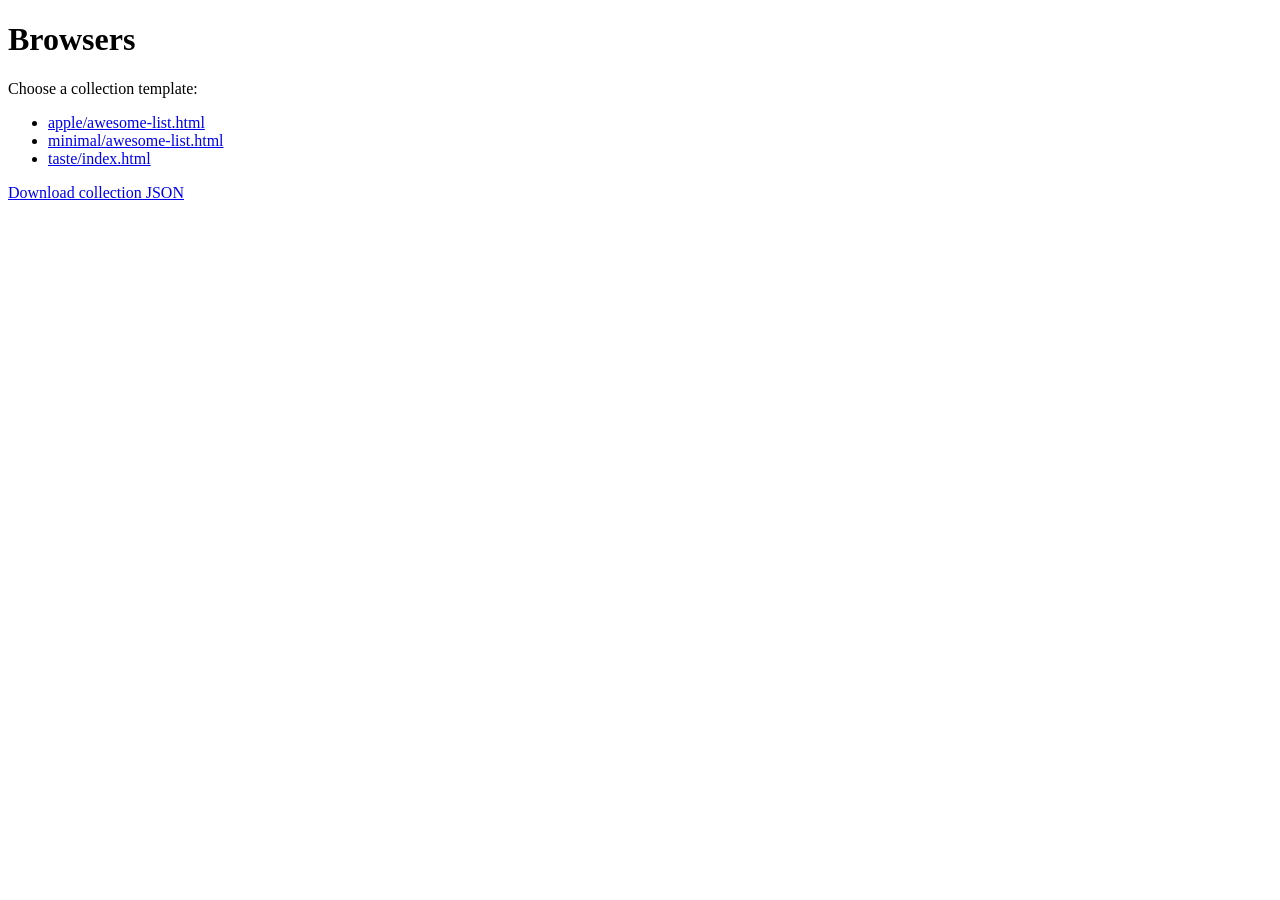
==== docs/index.html @ 712c1292 "Update awesome-ai-browsers Awesome List" ====
<!doctype html><html lang="en"><meta charset="utf-8"><meta name="viewport" content="width=device-width, initial-scale=1"><title>Browsers</title><main><h1>Browsers</h1><p>Choose a collection template:</p><ul><li><a href="templates/apple/awesome-list.html">apple/awesome-list.html</a></li>
<li><a href="templates/minimal/awesome-list.html">minimal/awesome-list.html</a></li>
<li><a href="templates/taste/index.html">taste/index.html</a></li></ul><p><a href="collection.json">Download collection JSON</a></p></main></html>
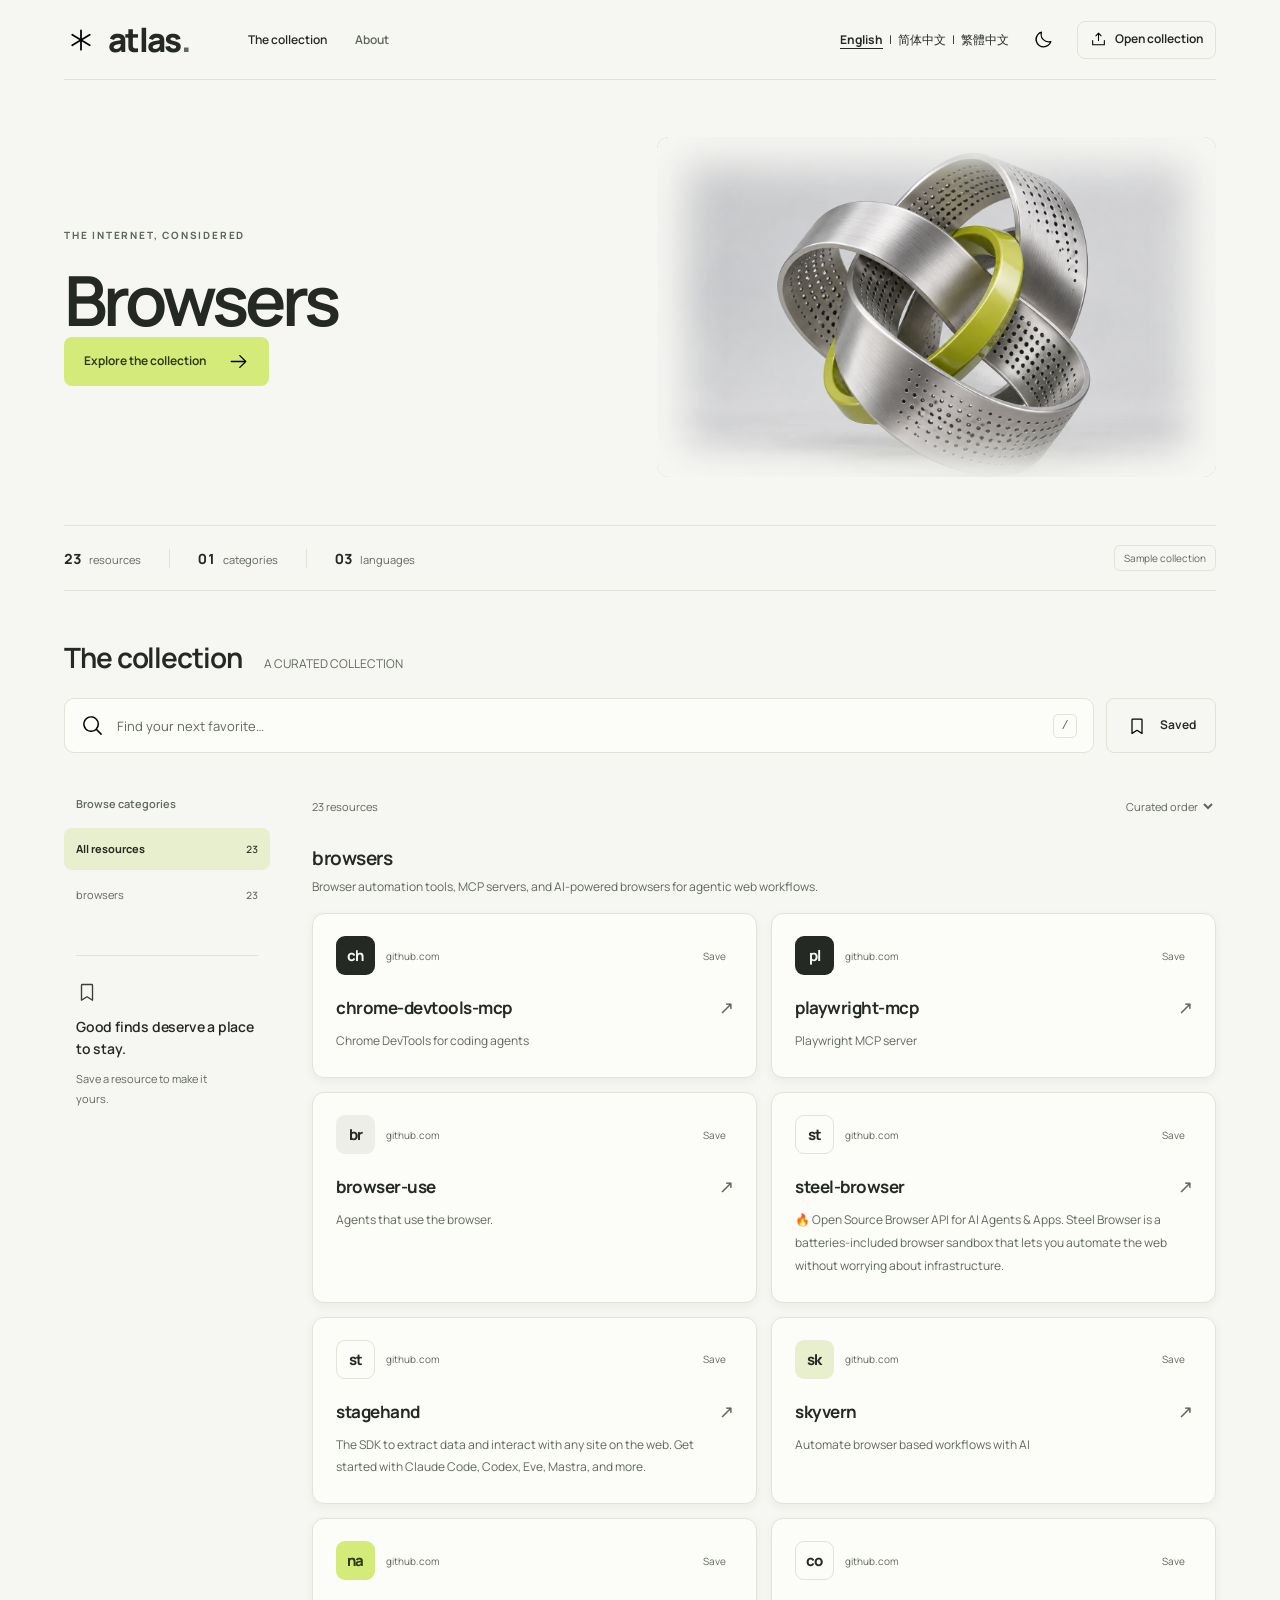
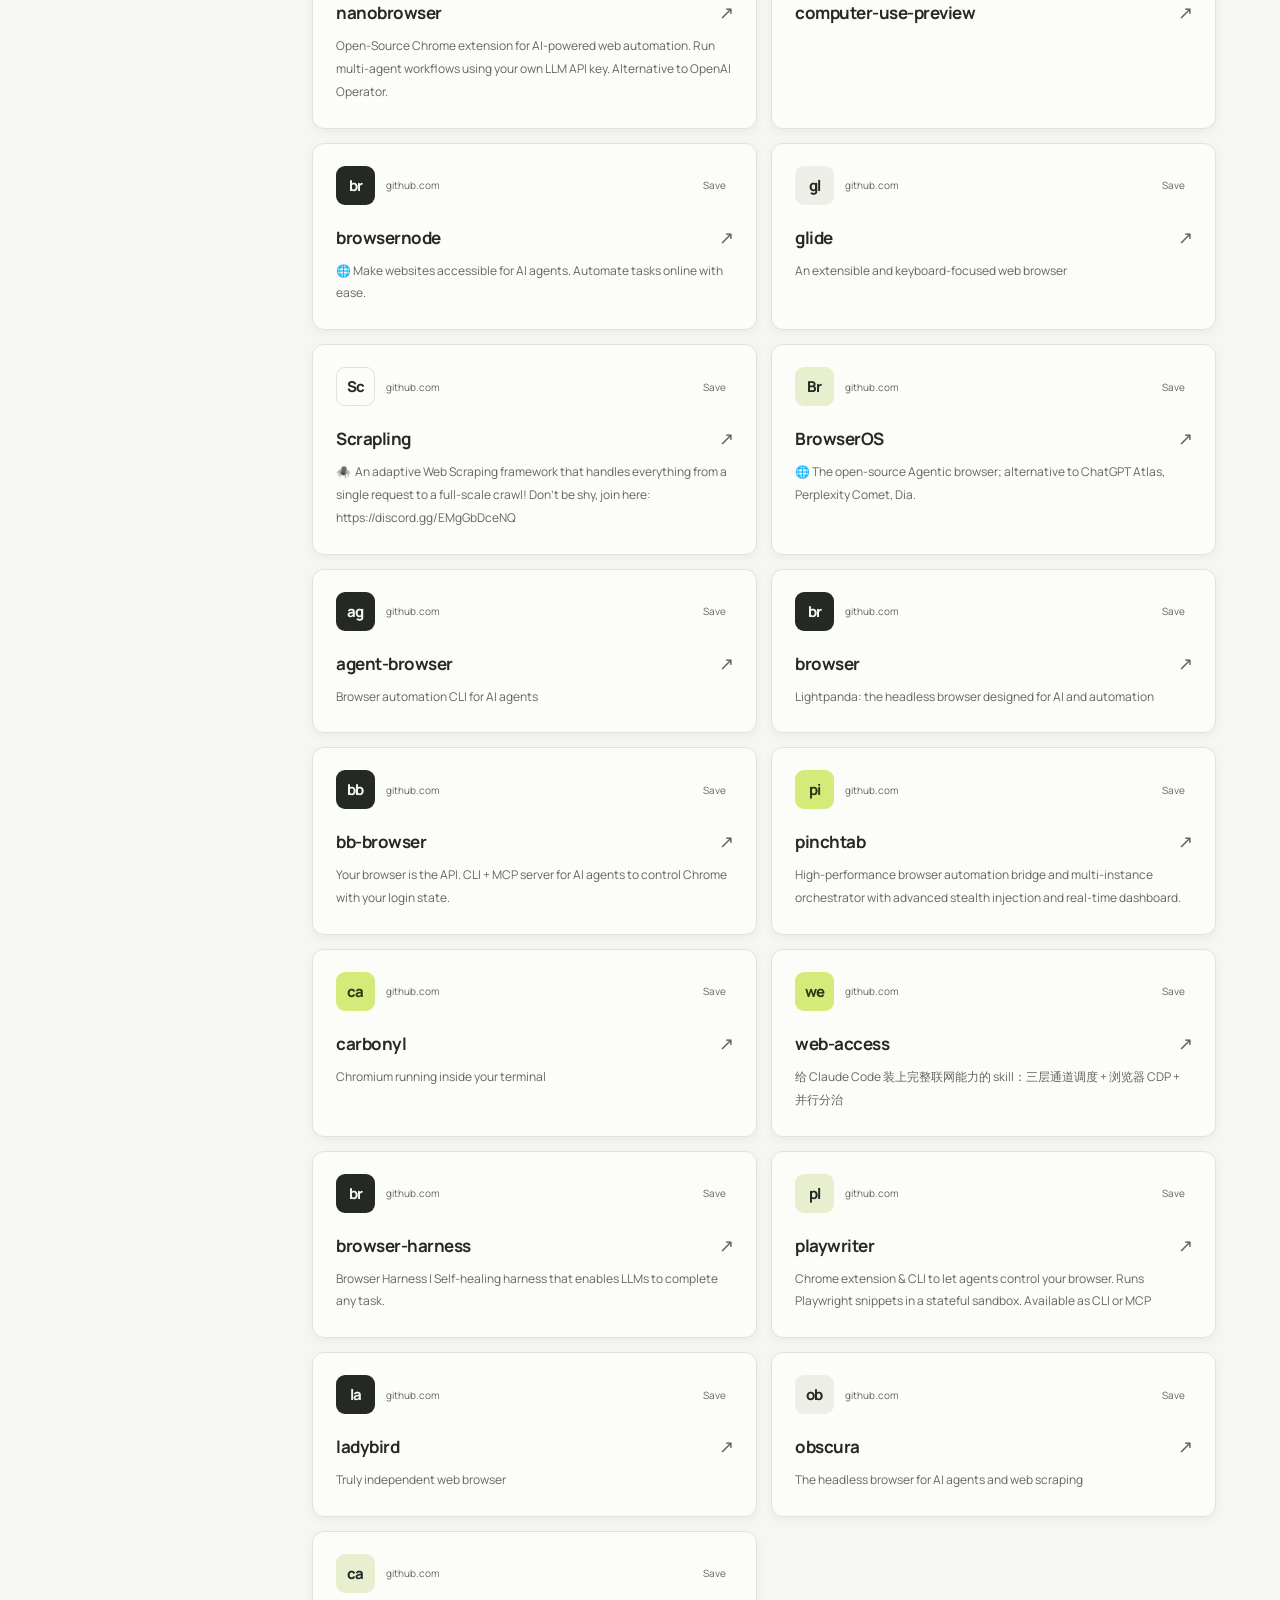
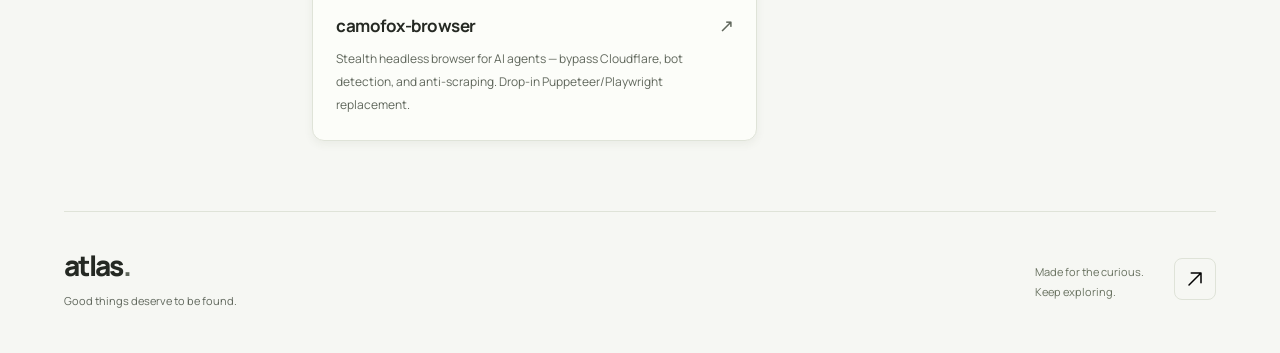
==== commit 0c385f36: "Update awesome-ai-browsers Awesome List" ====
--- a/docs/index.html
+++ b/docs/index.html
@@ -1,3 +1 @@
-<!doctype html><html lang="en"><meta charset="utf-8"><meta name="viewport" content="width=device-width, initial-scale=1"><title>Browsers</title><main><h1>Browsers</h1><p>Choose a collection template:</p><ul><li><a href="templates/apple/awesome-list.html">apple/awesome-list.html</a></li>
-<li><a href="templates/minimal/awesome-list.html">minimal/awesome-list.html</a></li>
-<li><a href="templates/taste/index.html">taste/index.html</a></li></ul><p><a href="collection.json">Download collection JSON</a></p></main></html>
+<!doctype html><html lang="en"><head><meta charset="utf-8"><meta name="viewport" content="width=device-width, initial-scale=1"><title>Browsers</title><script>location.replace("taste/index.html" + location.search + location.hash);</script><noscript><meta http-equiv="refresh" content="0;url=taste/index.html"></noscript></head><body><p><a href="taste/index.html">Open Browsers</a></p></body></html>
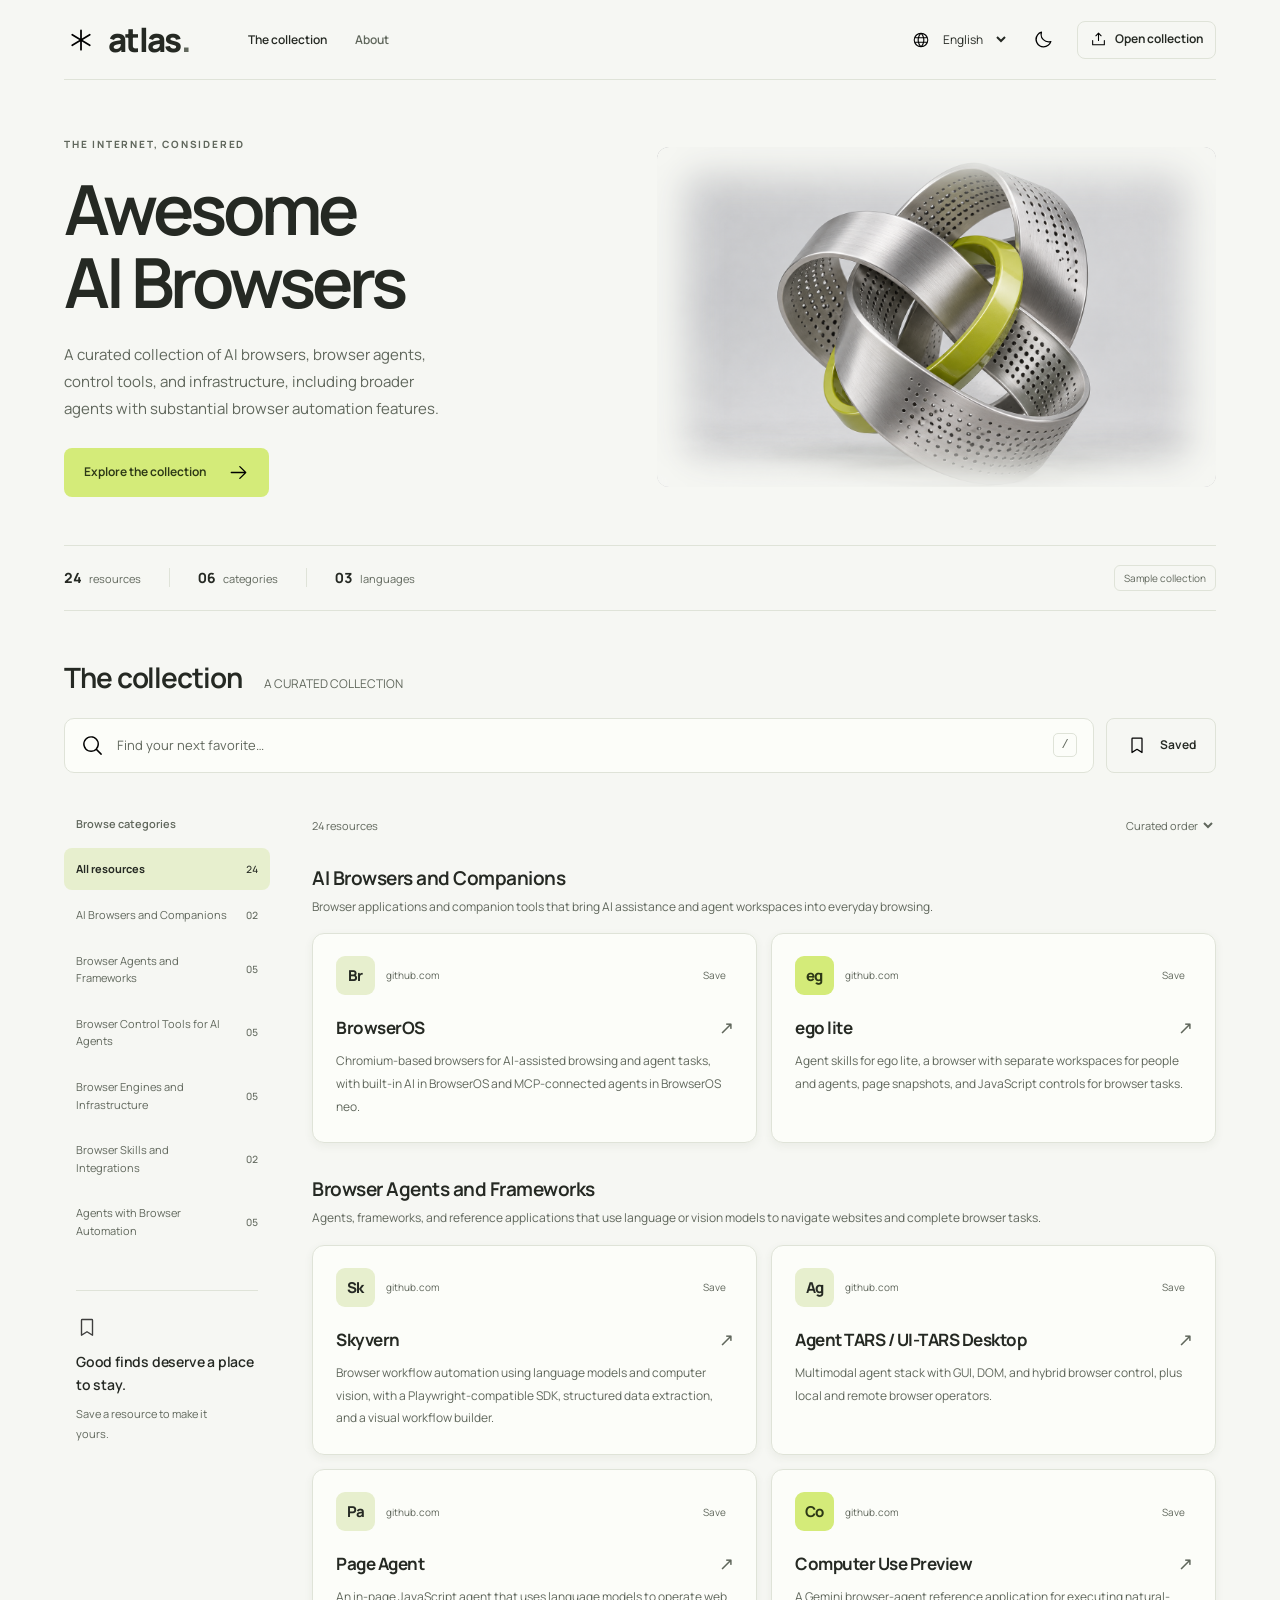
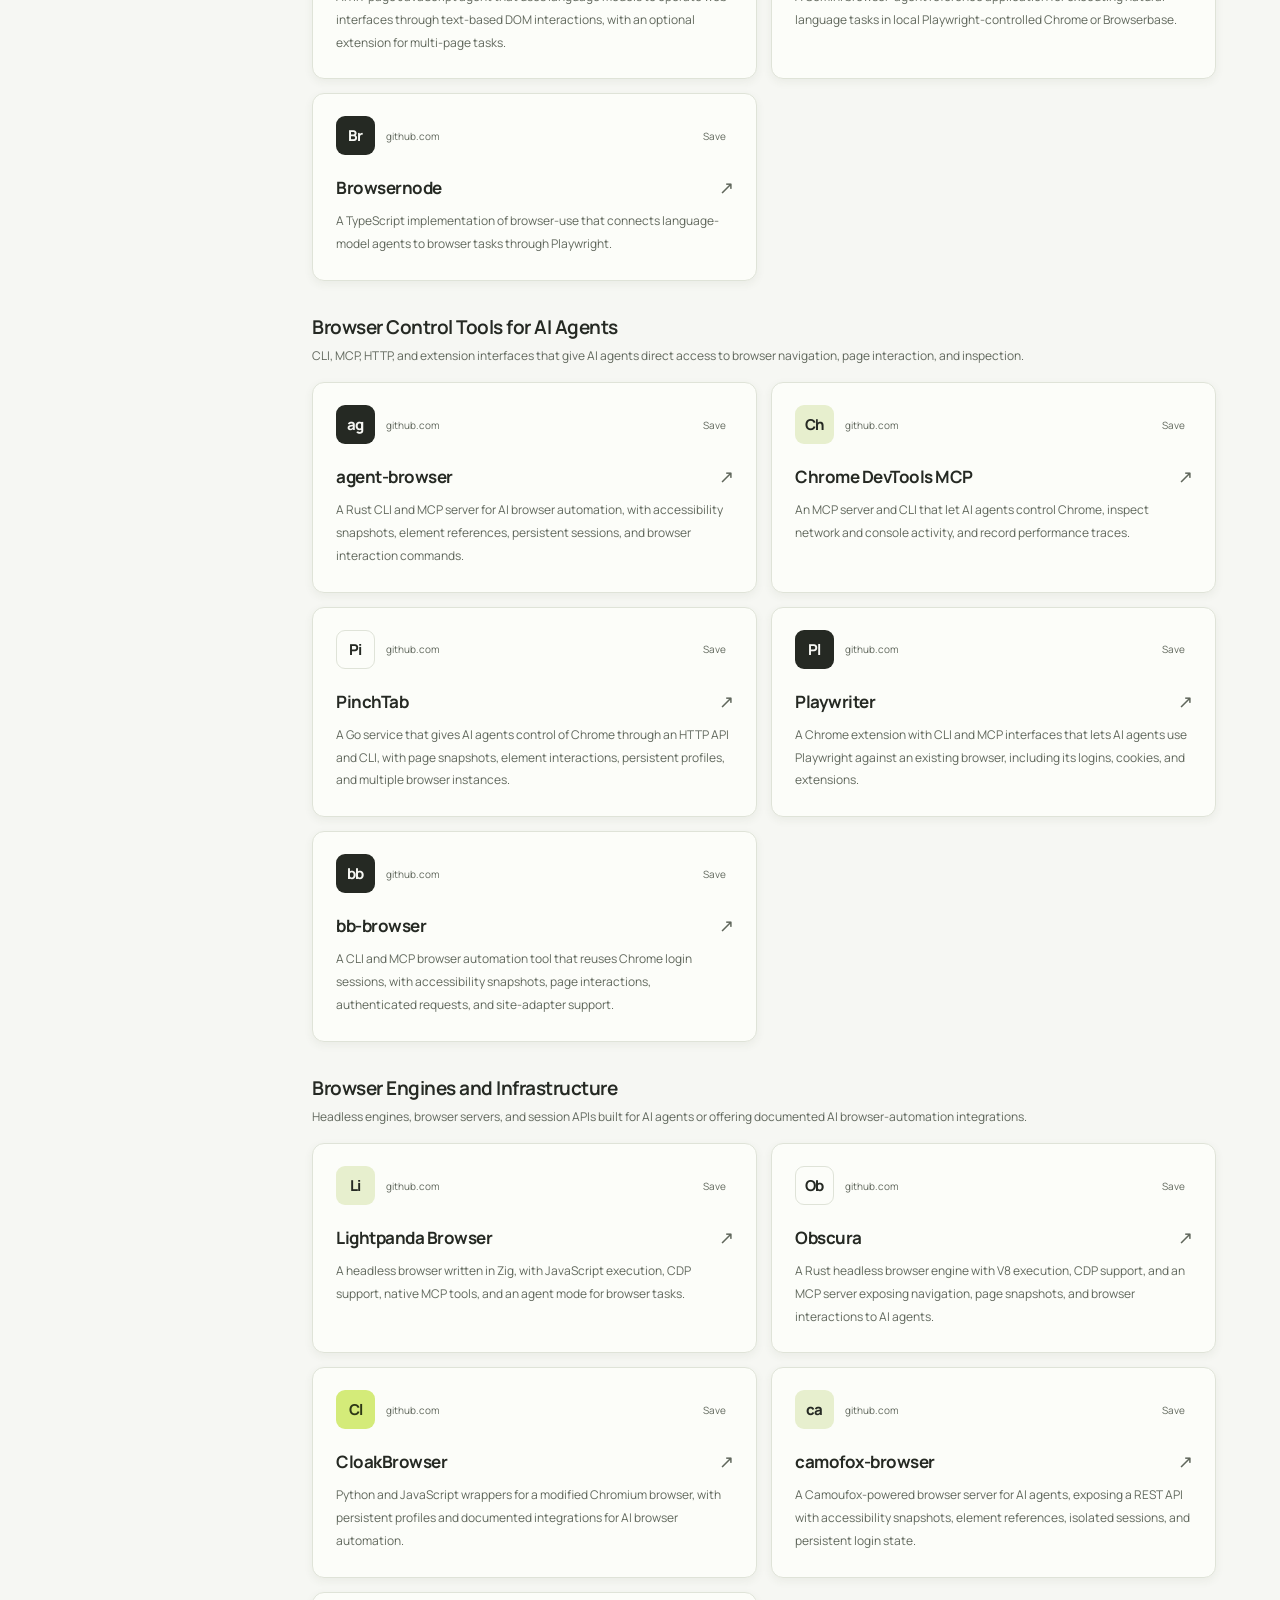
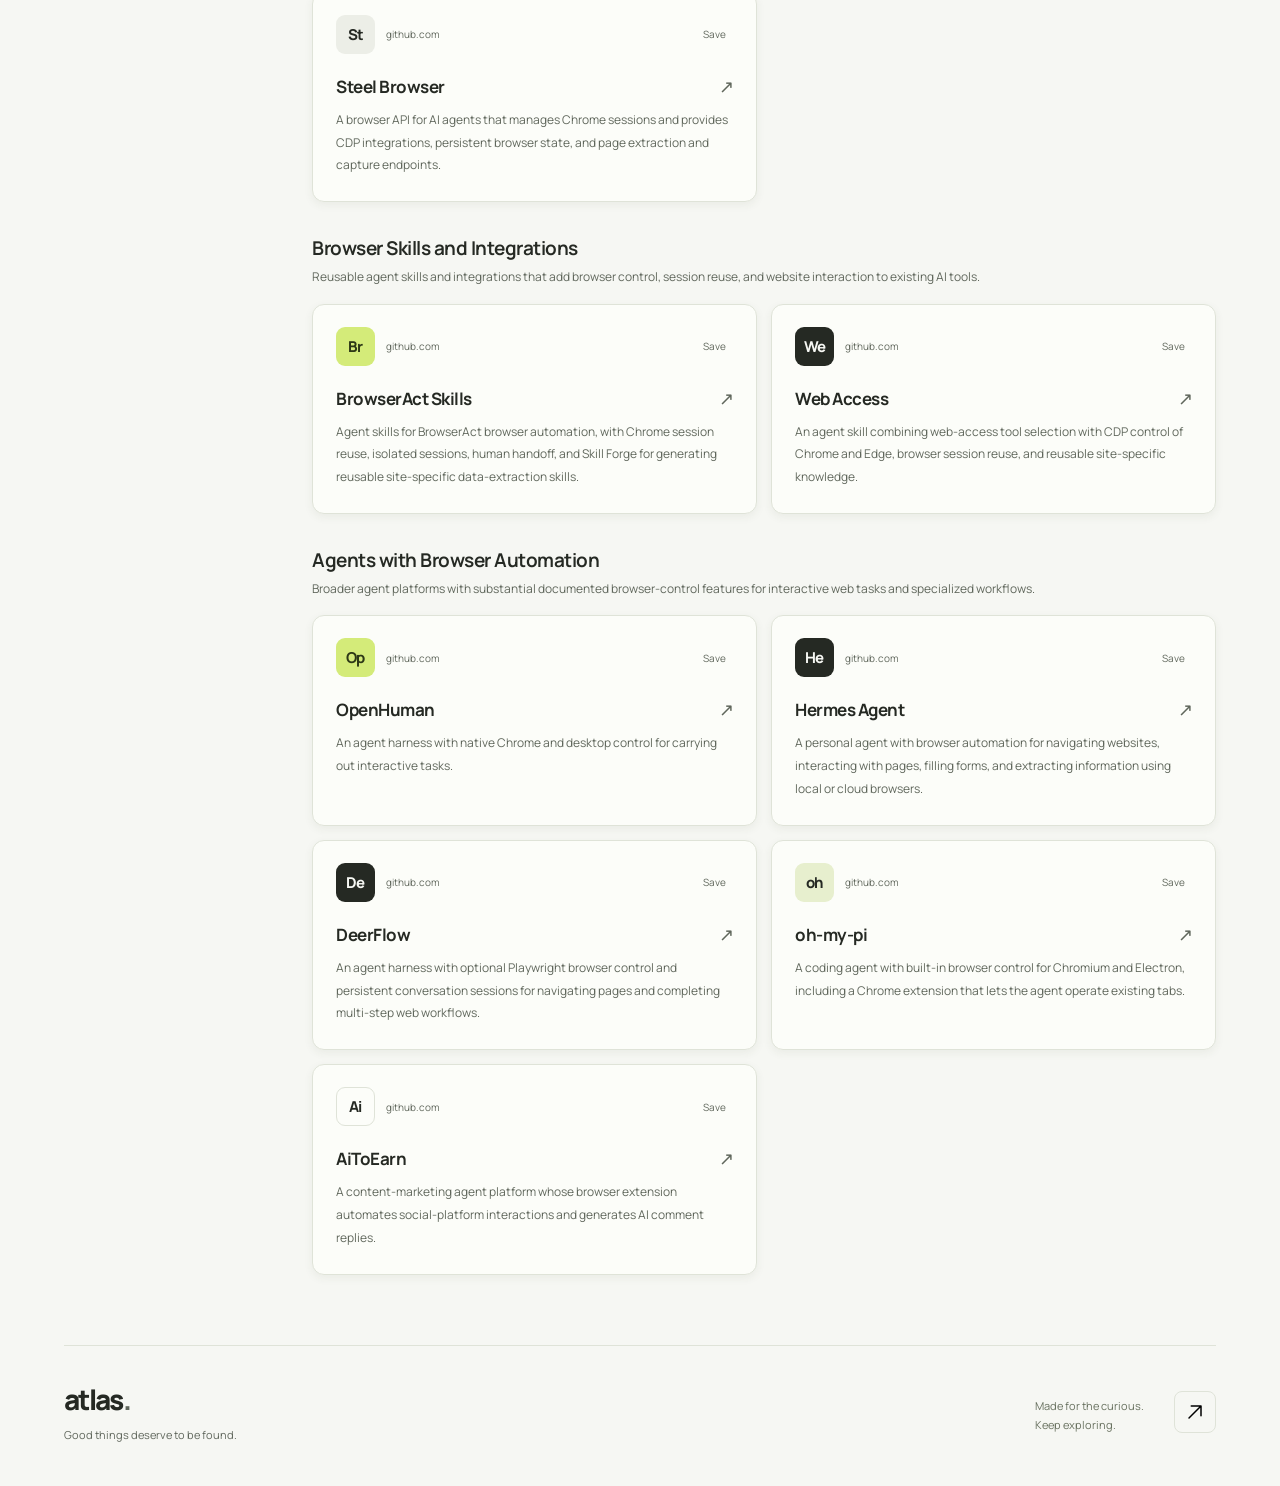
==== commit de782933: "Update awesome-ai-browsers Awesome List" ====
--- a/docs/index.html
+++ b/docs/index.html
@@ -1 +1 @@
-<!doctype html><html lang="en"><head><meta charset="utf-8"><meta name="viewport" content="width=device-width, initial-scale=1"><title>Browsers</title><script>location.replace("taste/index.html" + location.search + location.hash);</script><noscript><meta http-equiv="refresh" content="0;url=taste/index.html"></noscript></head><body><p><a href="taste/index.html">Open Browsers</a></p></body></html>
+<!doctype html><html lang="en"><head><meta charset="utf-8"><meta name="viewport" content="width=device-width, initial-scale=1"><title>Awesome AI Browsers</title><script>location.replace("taste/index.html" + location.search + location.hash);</script><noscript><meta http-equiv="refresh" content="0;url=taste/index.html"></noscript></head><body><p><a href="taste/index.html">Open Awesome AI Browsers</a></p></body></html>
